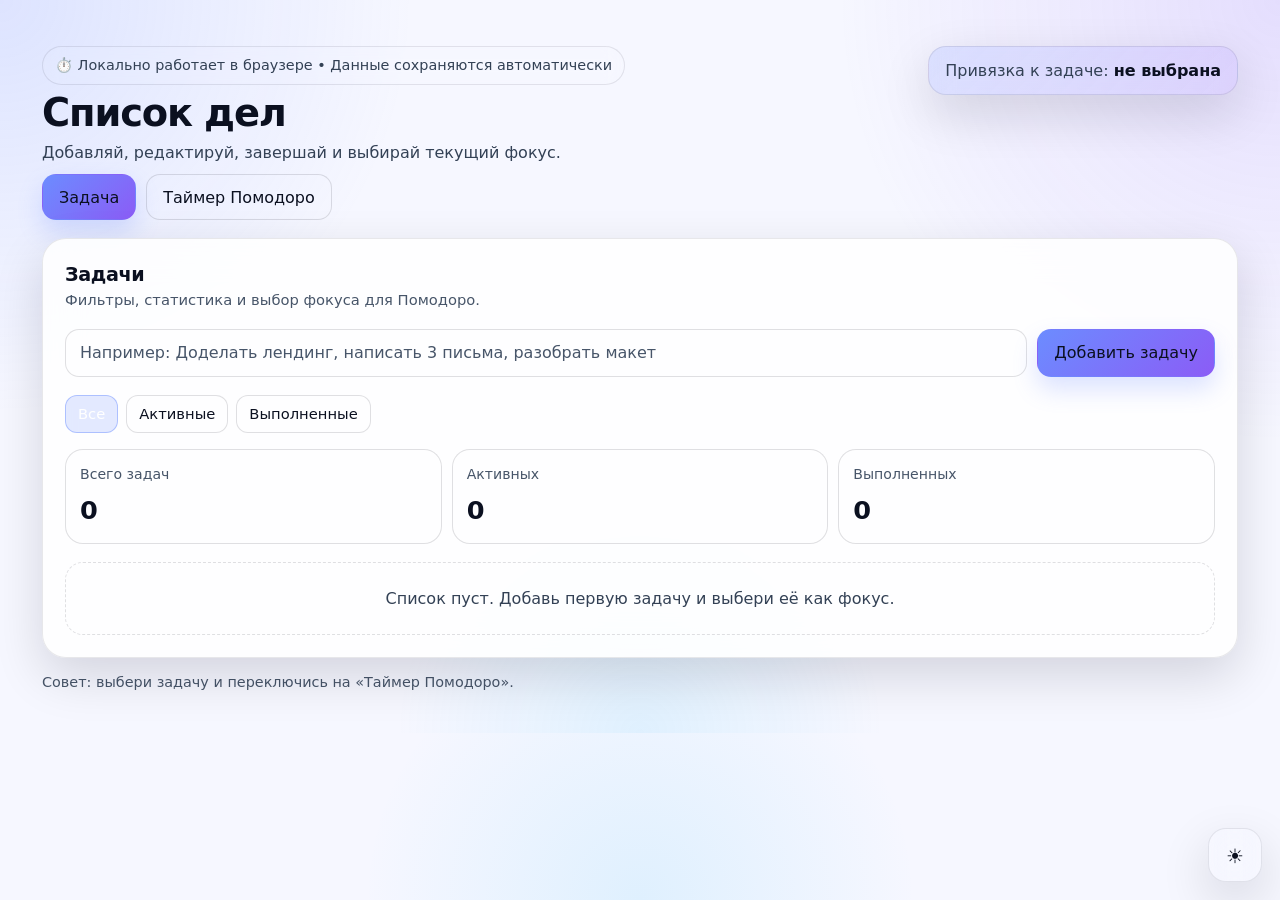
==== tasks.html @ 9f210ca5 "Add files via upload" ====
<!DOCTYPE html>
<html lang="ru">
  <head>
    <meta charset="UTF-8" />
    <meta name="viewport" content="width=device-width, initial-scale=1.0, viewport-fit=cover" />
    <title>Задачи</title>
    <link rel="stylesheet" href="./styles.css" />
  </head>
  <body>
    <div class="app-shell">
      <header class="app-header">
        <div class="app-title-wrap">
          <div class="eyebrow">⏱️ Локально работает в браузере • Данные сохраняются автоматически</div>
          <h1 class="app-title">Список дел</h1>
          <p class="app-subtitle">Добавляй, редактируй, завершай и выбирай текущий фокус.</p>
        </div>

        <div class="header-badge">
          Привязка к задаче: <strong id="header-selected-task">не выбрана</strong>
        </div>
      </header>

      <nav class="app-menu" aria-label="Меню">
        <a class="btn btn-primary" href="./tasks.html" aria-current="page">Задача</a>
        <a class="btn btn-ghost" href="./pomodoro.html">Таймер Помодоро</a>
      </nav>

      <main class="app-grid app-grid--single">
        <section class="card" aria-labelledby="tasks-title">
          <div class="card-inner">
            <div class="section-head">
              <div>
                <h2 id="tasks-title">Задачи</h2>
                <p>Фильтры, статистика и выбор фокуса для Помодоро.</p>
              </div>
            </div>

            <form id="task-form" class="task-form" autocomplete="off">
              <input
                id="task-input"
                class="input"
                type="text"
                maxlength="140"
                placeholder="Например: Доделать лендинг, написать 3 письма, разобрать макет"
                aria-label="Новая задача"
              />
              <button type="submit" class="btn btn-primary">Добавить задачу</button>
            </form>

            <div class="filters" role="tablist" aria-label="Фильтр списка задач">
              <button class="btn btn-sm filter-btn" type="button" data-filter="all">Все</button>
              <button class="btn btn-sm filter-btn" type="button" data-filter="active">Активные</button>
              <button class="btn btn-sm filter-btn" type="button" data-filter="completed">Выполненные</button>
            </div>

            <div class="stats-grid" aria-label="Статистика задач">
              <article class="stat-card">
                <div class="stat-label">Всего задач</div>
                <div class="stat-value" id="stat-total">0</div>
              </article>

              <article class="stat-card">
                <div class="stat-label">Активных</div>
                <div class="stat-value" id="stat-active">0</div>
              </article>

              <article class="stat-card">
                <div class="stat-label">Выполненных</div>
                <div class="stat-value" id="stat-completed">0</div>
              </article>
            </div>

            <ul id="task-list" class="task-list" aria-live="polite"></ul>
          </div>
        </section>
      </main>

      <footer class="app-footer">Совет: выбери задачу и переключись на «Таймер Помодоро».</footer>
    </div>

    <button
      id="theme-toggle"
      class="theme-toggle"
      type="button"
      aria-label="Переключить тему"
      aria-pressed="false"
      title="Переключить тему"
    >
      <span id="theme-toggle-icon" class="theme-toggle-icon" aria-hidden="true">🌙</span>
    </button>

    <div id="toast" class="toast" role="status" aria-live="polite"></div>

    <script src="./tasks.js"></script>
  </body>
</html>
---- styles.css ----
:root {
  --bg: #0b1020;
  --bg-soft: #121a31;
  --card: rgba(18, 26, 49, 0.82);
  --card-border: rgba(255, 255, 255, 0.08);
  --text: #f3f6ff;
  --text-soft: #b7c2e2;
  --text-muted: #8d97b8;
  --line: rgba(255, 255, 255, 0.08);

  --accent: #6c8cff;
  --accent-2: #8b5cf6;
  --accent-work: #ff6b6b;
  --accent-short: #4ade80;
  --accent-long: #38bdf8;

  --success: #4ade80;
  --warning: #f59e0b;
  --danger: #fb7185;

  --shadow: 0 18px 50px rgba(0, 0, 0, 0.28);
  --radius-xl: 24px;
  --radius-lg: 18px;
  --radius-md: 14px;
  --radius-sm: 10px;
  --container: 1240px;
  --transition: 0.22s ease;

  /* Theme tuning for ring + toast */
  --ring-center: rgba(255, 255, 255, 0.05);
  --ring-outer: rgba(255, 255, 255, 0.08);
  --ring-border: rgba(255, 255, 255, 0.06);
  --ring-shadow: rgba(0, 0, 0, 0.25);

  --timer-core-radial-1: rgba(255, 255, 255, 0.08);
  --timer-core-radial-2: rgba(255, 255, 255, 0.02);
  --timer-core-bg: rgba(10, 14, 28, 0.9);
  --timer-core-border: rgba(255, 255, 255, 0.06);

  --toast-bg: rgba(10, 14, 28, 0.94);
  --toast-border: rgba(255, 255, 255, 0.08);
  --toast-text: #ffffff;
}

html[data-theme="light"] {
  --bg: #f6f7ff;
  --bg-soft: #ffffff;
  --card: rgba(255, 255, 255, 0.86);
  --card-border: rgba(2, 6, 23, 0.09);
  --text: #0b1020;
  --text-soft: #334155;
  --text-muted: #475569;
  --line: rgba(2, 6, 23, 0.12);

  --shadow: 0 18px 50px rgba(2, 6, 23, 0.14);

  --ring-center: rgba(2, 6, 23, 0.05);
  --ring-outer: rgba(2, 6, 23, 0.08);
  --ring-border: rgba(2, 6, 23, 0.07);
  --ring-shadow: rgba(2, 6, 23, 0.12);

  --timer-core-radial-1: rgba(2, 6, 23, 0.06);
  --timer-core-radial-2: rgba(2, 6, 23, 0.02);
  --timer-core-bg: rgba(255, 255, 255, 0.94);
  --timer-core-border: rgba(2, 6, 23, 0.08);

  --toast-bg: rgba(255, 255, 255, 0.94);
  --toast-border: rgba(2, 6, 23, 0.10);
  --toast-text: #0b1020;
}

* {
  box-sizing: border-box;
}

html,
body {
  margin: 0;
  padding: 0;
  min-height: 100%;
  background:
    radial-gradient(circle at top left, rgba(108, 140, 255, 0.18), transparent 28%),
    radial-gradient(circle at top right, rgba(139, 92, 246, 0.16), transparent 30%),
    radial-gradient(circle at bottom center, rgba(56, 189, 248, 0.12), transparent 25%),
    var(--bg);
  color: var(--text);
  font-family:
    Inter,
    system-ui,
    -apple-system,
    BlinkMacSystemFont,
    "Segoe UI",
    Roboto,
    Arial,
    sans-serif;
  line-height: 1.45;
  overflow-x: hidden;
}

body.flash-finish {
  animation: flashFinish 1.2s ease;
}

@keyframes flashFinish {
  0% {
    background-color: rgba(255, 255, 255, 0);
  }
  25% {
    background-color: rgba(255, 255, 255, 0.05);
  }
  50% {
    background-color: rgba(255, 255, 255, 0);
  }
  75% {
    background-color: rgba(255, 255, 255, 0.05);
  }
  100% {
    background-color: rgba(255, 255, 255, 0);
  }
}

button,
input {
  font: inherit;
}

button {
  border: 0;
  cursor: pointer;
}

input {
  outline: none;
}

a {
  color: inherit;
}

.app-shell {
  width: min(var(--container), calc(100% - 24px));
  margin: 0 auto;
  padding: 24px 0 40px;
}

/* Header */
.app-header {
  display: flex;
  align-items: flex-start;
  justify-content: space-between;
  gap: 16px;
  margin-bottom: 10px;
  padding: 22px 22px 0;
}

.app-title-wrap {
  display: grid;
  gap: 8px;
}

.eyebrow {
  display: inline-flex;
  align-items: center;
  gap: 8px;
  width: fit-content;
  padding: 8px 12px;
  border-radius: 999px;
  border: 1px solid var(--card-border);
  background: rgba(255, 255, 255, 0.05);
  color: var(--text-soft);
  font-size: 0.9rem;
  backdrop-filter: blur(10px);
}

.app-title {
  margin: 0;
  font-size: clamp(1.8rem, 3vw, 2.8rem);
  line-height: 1.05;
  letter-spacing: -0.03em;
}

.app-subtitle {
  margin: 0;
  color: var(--text-soft);
  max-width: 780px;
  font-size: 1rem;
}

.header-badge {
  padding: 12px 16px;
  border-radius: var(--radius-lg);
  background: linear-gradient(135deg, rgba(108, 140, 255, 0.18), rgba(139, 92, 246, 0.12));
  border: 1px solid var(--card-border);
  color: var(--text-soft);
  white-space: nowrap;
  box-shadow: var(--shadow);
  backdrop-filter: blur(12px);
}

.header-badge strong {
  color: var(--text);
}

/* Menu */
.app-menu {
  display: flex;
  flex-wrap: wrap;
  gap: 10px;
  padding: 0 22px 18px;
}

/* Main grid */
.app-grid {
  display: grid;
  grid-template-columns: 1.15fr 0.95fr;
  gap: 20px;
  align-items: start;
  padding: 0 22px;
}

.app-grid.app-grid--single {
  grid-template-columns: 1fr;
}

.card {
  background: var(--card);
  border: 1px solid var(--card-border);
  border-radius: var(--radius-xl);
  box-shadow: var(--shadow);
  backdrop-filter: blur(18px);
  overflow: hidden;
}

.card-inner {
  padding: 22px;
}

.section-head {
  display: flex;
  align-items: center;
  justify-content: space-between;
  gap: 12px;
  margin-bottom: 18px;
}

.section-head h2 {
  margin: 0;
  font-size: 1.2rem;
  letter-spacing: -0.02em;
}

.section-head p {
  margin: 0;
  color: var(--text-muted);
  font-size: 0.92rem;
}

/* Buttons */
.btn {
  display: inline-flex;
  align-items: center;
  justify-content: center;
  gap: 8px;
  min-height: 46px;
  padding: 0 16px;
  border-radius: var(--radius-md);
  color: var(--text);
  background: rgba(255, 255, 255, 0.06);
  border: 1px solid var(--line);
  transition:
    transform var(--transition),
    background var(--transition),
    border-color var(--transition),
    opacity var(--transition);
  user-select: none;
  text-decoration: none;
}

.btn:hover {
  transform: translateY(-1px);
  background: rgba(255, 255, 255, 0.1);
}

.btn:active {
  transform: translateY(0);
}

.btn:disabled {
  opacity: 0.45;
  cursor: not-allowed;
  transform: none;
}

.btn-primary {
  background: linear-gradient(135deg, var(--accent), var(--accent-2));
  border-color: transparent;
  box-shadow: 0 12px 24px rgba(108, 140, 255, 0.24);
}

.btn-primary:hover {
  background: linear-gradient(135deg, #7a98ff, #9970ff);
}

.btn-success {
  background: linear-gradient(135deg, rgba(74, 222, 128, 0.24), rgba(74, 222, 128, 0.1));
  border-color: rgba(74, 222, 128, 0.32);
}

.btn-danger {
  background: linear-gradient(135deg, rgba(251, 113, 133, 0.22), rgba(251, 113, 133, 0.08));
  border-color: rgba(251, 113, 133, 0.28);
}

.btn-ghost {
  background: rgba(255, 255, 255, 0.04);
}

.btn-sm {
  min-height: 38px;
  padding: 0 12px;
  border-radius: 12px;
  font-size: 0.92rem;
}

/* Inputs */
.input,
.number-input {
  width: 100%;
  min-height: 48px;
  padding: 0 14px;
  border-radius: var(--radius-md);
  border: 1px solid var(--line);
  background: rgba(255, 255, 255, 0.05);
  color: var(--text);
  transition:
    border-color var(--transition),
    background var(--transition),
    transform var(--transition);
}

.input::placeholder {
  color: var(--text-muted);
}

.input:focus,
.number-input:focus {
  border-color: rgba(108, 140, 255, 0.75);
  background: rgba(255, 255, 255, 0.08);
  transform: translateY(-1px);
}

.task-form {
  display: grid;
  grid-template-columns: 1fr auto;
  gap: 10px;
  margin-bottom: 18px;
}

/* Tasks filters + stats */
.filters {
  display: flex;
  flex-wrap: wrap;
  gap: 8px;
  margin-bottom: 16px;
}

.filter-btn.is-active {
  background: rgba(108, 140, 255, 0.18);
  border-color: rgba(108, 140, 255, 0.45);
  color: #ffffff;
}

.stats-grid {
  display: grid;
  grid-template-columns: repeat(3, minmax(0, 1fr));
  gap: 10px;
  margin-bottom: 18px;
}

.stat-card {
  padding: 14px;
  border-radius: var(--radius-lg);
  background: rgba(255, 255, 255, 0.04);
  border: 1px solid var(--line);
  min-height: 92px;
  display: grid;
  align-content: space-between;
  gap: 8px;
}

.stat-label {
  color: var(--text-muted);
  font-size: 0.88rem;
}

.stat-value {
  font-size: clamp(1.3rem, 2vw, 1.8rem);
  font-weight: 700;
  letter-spacing: -0.03em;
}

/* Task list */
.task-list {
  list-style: none;
  margin: 0;
  padding: 0;
  display: grid;
  gap: 12px;
}

.task-item {
  display: grid;
  grid-template-columns: auto 1fr auto;
  gap: 12px;
  align-items: flex-start;
  padding: 14px;
  border-radius: var(--radius-lg);
  background: rgba(255, 255, 255, 0.04);
  border: 1px solid var(--line);
  transition:
    border-color var(--transition),
    transform var(--transition),
    background var(--transition);
}

.task-item:hover {
  transform: translateY(-1px);
  border-color: rgba(255, 255, 255, 0.14);
  background: rgba(255, 255, 255, 0.055);
}

.task-item.is-selected {
  border-color: rgba(108, 140, 255, 0.58);
  box-shadow: inset 0 0 0 1px rgba(108, 140, 255, 0.18);
  background: linear-gradient(135deg, rgba(108, 140, 255, 0.11), rgba(255, 255, 255, 0.04));
}

.task-item.is-completed .task-title {
  text-decoration: line-through;
  opacity: 0.68;
}

.task-item.is-completed .task-meta {
  color: var(--text-muted);
}

.task-checkbox {
  width: 22px;
  height: 22px;
  margin-top: 3px;
  accent-color: var(--success);
  cursor: pointer;
}

.task-content {
  display: grid;
  gap: 8px;
  min-width: 0;
}

.task-title-button {
  display: grid;
  gap: 6px;
  padding: 0;
  border: 0;
  background: transparent;
  color: inherit;
  text-align: left;
  cursor: pointer;
}

.task-title {
  font-size: 1rem;
  font-weight: 600;
  word-break: break-word;
  letter-spacing: -0.01em;
}

.task-meta {
  display: flex;
  flex-wrap: wrap;
  gap: 8px;
  color: var(--text-soft);
  font-size: 0.88rem;
}

.task-pill {
  display: inline-flex;
  align-items: center;
  gap: 6px;
  width: fit-content;
  padding: 7px 10px;
  border-radius: 999px;
  background: rgba(255, 255, 255, 0.06);
  border: 1px solid var(--line);
  color: var(--text-soft);
}

.task-pill.focus {
  background: rgba(108, 140, 255, 0.16);
  border-color: rgba(108, 140, 255, 0.34);
  color: #ffffff;
}

.task-actions {
  display: flex;
  flex-wrap: wrap;
  justify-content: flex-end;
  gap: 8px;
}

.task-edit-wrap {
  display: grid;
  gap: 10px;
}

.task-edit-actions {
  display: flex;
  flex-wrap: wrap;
  gap: 8px;
}

.empty-state {
  padding: 24px 16px;
  border: 1px dashed var(--line);
  border-radius: var(--radius-lg);
  text-align: center;
  color: var(--text-soft);
  background: rgba(255, 255, 255, 0.03);
}

/* Pomodoro */
.timer-card .card-inner {
  display: grid;
  gap: 20px;
}

.mode-tabs {
  display: flex;
  flex-wrap: wrap;
  gap: 8px;
}

.mode-btn.is-active {
  color: #ffffff;
  border-color: transparent;
}

.mode-btn[data-mode="work"].is-active {
  background: linear-gradient(135deg, rgba(255, 107, 107, 0.32), rgba(255, 107, 107, 0.18));
  box-shadow: 0 10px 20px rgba(255, 107, 107, 0.16);
}

.mode-btn[data-mode="shortBreak"].is-active {
  background: linear-gradient(135deg, rgba(74, 222, 128, 0.3), rgba(74, 222, 128, 0.16));
  box-shadow: 0 10px 20px rgba(74, 222, 128, 0.14);
}

.mode-btn[data-mode="longBreak"].is-active {
  background: linear-gradient(135deg, rgba(56, 189, 248, 0.3), rgba(56, 189, 248, 0.16));
  box-shadow: 0 10px 20px rgba(56, 189, 248, 0.14);
}

.timer-center {
  display: grid;
  place-items: center;
  gap: 16px;
  padding: 4px 0;
}

.timer-ring {
  --progress: 0;
  --ring-accent: var(--accent);
  width: min(100%, 340px);
  aspect-ratio: 1;
  border-radius: 50%;
  display: grid;
  place-items: center;
  padding: 16px;
  background:
    radial-gradient(circle at center, var(--ring-center) 0 55%, transparent 55%),
    conic-gradient(var(--ring-accent) calc(var(--progress) * 1%), var(--ring-outer) 0);
  box-shadow:
    inset 0 0 0 1px var(--ring-border),
    0 25px 50px var(--ring-shadow);
  transition: background 0.25s ease;
}

.timer-ring[data-mode="work"] {
  --ring-accent: var(--accent-work);
}

.timer-ring[data-mode="shortBreak"] {
  --ring-accent: var(--accent-short);
}

.timer-ring[data-mode="longBreak"] {
  --ring-accent: var(--accent-long);
}

.timer-core {
  width: 100%;
  height: 100%;
  border-radius: 50%;
  display: grid;
  place-items: center;
  text-align: center;
  padding: 24px;
  background:
    radial-gradient(circle at top, var(--timer-core-radial-1), var(--timer-core-radial-2)),
    var(--timer-core-bg);
  border: 1px solid var(--timer-core-border);
}

.timer-mode-label {
  color: var(--text-soft);
  font-size: 0.95rem;
  margin-bottom: 8px;
}

.timer-display {
  font-size: clamp(3rem, 8vw, 5rem);
  font-weight: 800;
  line-height: 1;
  letter-spacing: -0.06em;
  margin: 0;
}

.timer-status {
  margin-top: 10px;
  color: var(--text-soft);
  font-size: 0.96rem;
  min-height: 1.5em;
}

.focus-box {
  width: 100%;
  padding: 14px;
  border-radius: var(--radius-lg);
  background: rgba(255, 255, 255, 0.04);
  border: 1px solid var(--line);
  display: grid;
  gap: 8px;
}

.focus-title {
  font-size: 0.88rem;
  color: var(--text-muted);
}

.focus-task-name {
  font-weight: 600;
  word-break: break-word;
}

.focus-meta {
  color: var(--text-soft);
  font-size: 0.9rem;
}

.timer-controls {
  display: grid;
  grid-template-columns: repeat(3, minmax(0, 1fr));
  gap: 10px;
}

.timer-note {
  margin: 0;
  color: var(--text-muted);
  font-size: 0.92rem;
}

.timer-stats {
  margin-bottom: 0;
}

/* Settings */
.settings-wrap {
  padding-top: 4px;
  border-top: 1px solid var(--line);
}

.settings-title {
  margin: 0 0 12px;
  font-size: 1rem;
  letter-spacing: -0.02em;
}

.settings-form {
  display: grid;
  gap: 12px;
}

.settings-grid {
  display: grid;
  grid-template-columns: repeat(2, minmax(0, 1fr));
  gap: 12px;
}

.field {
  display: grid;
  gap: 8px;
}

.field label {
  color: var(--text-soft);
  font-size: 0.9rem;
}

.settings-hint {
  margin: 12px 0 0;
  color: var(--text-muted);
  font-size: 0.88rem;
}

/* Toast */
.toast {
  position: fixed;
  left: 50%;
  bottom: 20px;
  transform: translateX(-50%) translateY(16px);
  width: min(680px, calc(100% - 24px));
  padding: 14px 16px;
  border-radius: 16px;
  background: var(--toast-bg);
  border: 1px solid var(--toast-border);
  color: var(--toast-text);
  box-shadow: var(--shadow);
  opacity: 0;
  pointer-events: none;
  transition:
    opacity 0.25s ease,
    transform 0.25s ease;
  z-index: 9999;
  text-align: center;
  backdrop-filter: blur(16px);
}

.toast.show {
  opacity: 1;
  transform: translateX(-50%) translateY(0);
}

/* Theme toggle */
.theme-toggle {
  position: fixed;
  right: 18px;
  bottom: 18px;
  z-index: 10000;
  width: 54px;
  height: 54px;
  border-radius: 18px;
  display: inline-flex;
  align-items: center;
  justify-content: center;
  background: rgba(255, 255, 255, 0.06);
  border: 1px solid var(--card-border);
  box-shadow: var(--shadow);
  color: var(--text);
  backdrop-filter: blur(12px);
  transition: transform var(--transition), background var(--transition), border-color var(--transition);
}

.theme-toggle:hover {
  transform: translateY(-2px);
  background: rgba(255, 255, 255, 0.1);
  border-color: rgba(108, 140, 255, 0.45);
}

.theme-toggle:active {
  transform: translateY(0);
}

.theme-toggle:focus-visible {
  outline: 2px solid rgba(108, 140, 255, 0.75);
  outline-offset: 2px;
}

.theme-toggle-icon {
  font-size: 20px;
  line-height: 1;
  transform: translateY(1px);
  user-select: none;
}

/* Footer */
.app-footer {
  margin-top: 14px;
  padding: 0 22px;
  color: var(--text-muted);
  font-size: 0.9rem;
}

/* Responsive */
@media (max-width: 980px) {
  .app-grid {
    grid-template-columns: 1fr;
  }
  .header-badge {
    white-space: normal;
  }
}

@media (max-width: 720px) {
  .app-shell {
    width: min(100% - 16px, var(--container));
    padding: 16px 0 28px;
  }

  .app-header,
  .app-grid,
  .app-footer {
    padding-left: 10px;
    padding-right: 10px;
  }

  .app-menu {
    padding-left: 10px;
    padding-right: 10px;
  }

  .app-header {
    flex-direction: column;
    align-items: stretch;
  }

  .card-inner {
    padding: 16px;
  }

  .task-form {
    grid-template-columns: 1fr;
  }

  .stats-grid,
  .settings-grid,
  .timer-controls {
    grid-template-columns: 1fr;
  }

  .task-item {
    grid-template-columns: auto 1fr;
  }

  .task-actions {
    grid-column: 1 / -1;
    justify-content: flex-start;
  }

  .timer-ring {
    width: min(100%, 290px);
  }
}
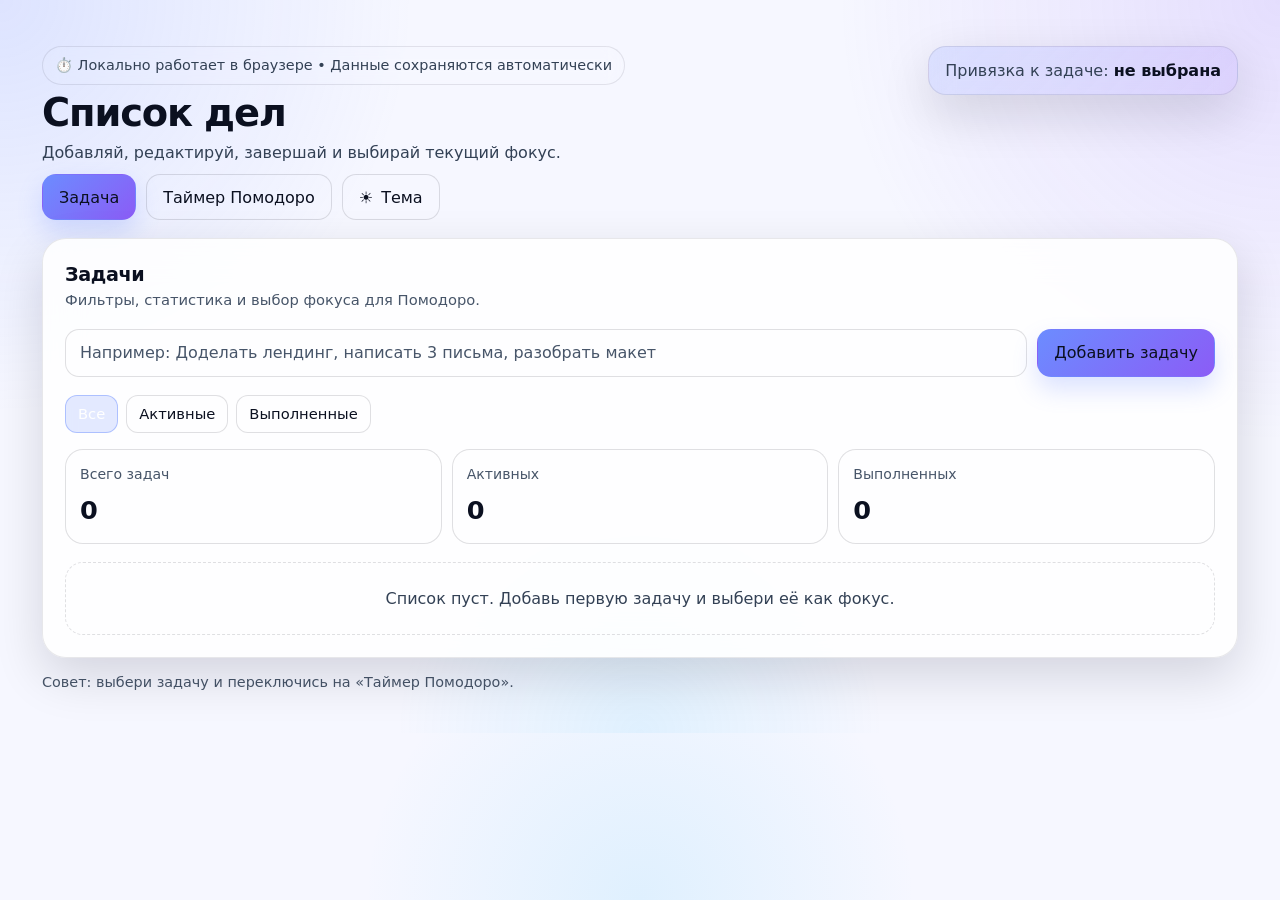
==== commit 08452f7e: "Update tasks.html Добавил в меню переключение темы: темную и светлую" ====
--- a/tasks.html
+++ b/tasks.html
@@ -23,6 +23,17 @@
       <nav class="app-menu" aria-label="Меню">
         <a class="btn btn-primary" href="./tasks.html" aria-current="page">Задача</a>
         <a class="btn btn-ghost" href="./pomodoro.html">Таймер Помодоро</a>
+        <button
+          id="theme-toggle"
+          class="btn btn-ghost"
+          type="button"
+          aria-label="Переключить тему"
+          aria-pressed="false"
+          title="Переключить тему"
+        >
+          <span id="theme-toggle-icon" aria-hidden="true">🌙</span>
+          Тема
+        </button>
       </nav>
 
       <main class="app-grid app-grid--single">
@@ -78,20 +89,8 @@
       <footer class="app-footer">Совет: выбери задачу и переключись на «Таймер Помодоро».</footer>
     </div>
 
-    <button
-      id="theme-toggle"
-      class="theme-toggle"
-      type="button"
-      aria-label="Переключить тему"
-      aria-pressed="false"
-      title="Переключить тему"
-    >
-      <span id="theme-toggle-icon" class="theme-toggle-icon" aria-hidden="true">🌙</span>
-    </button>
-
     <div id="toast" class="toast" role="status" aria-live="polite"></div>
 
     <script src="./tasks.js"></script>
   </body>
 </html>
-
